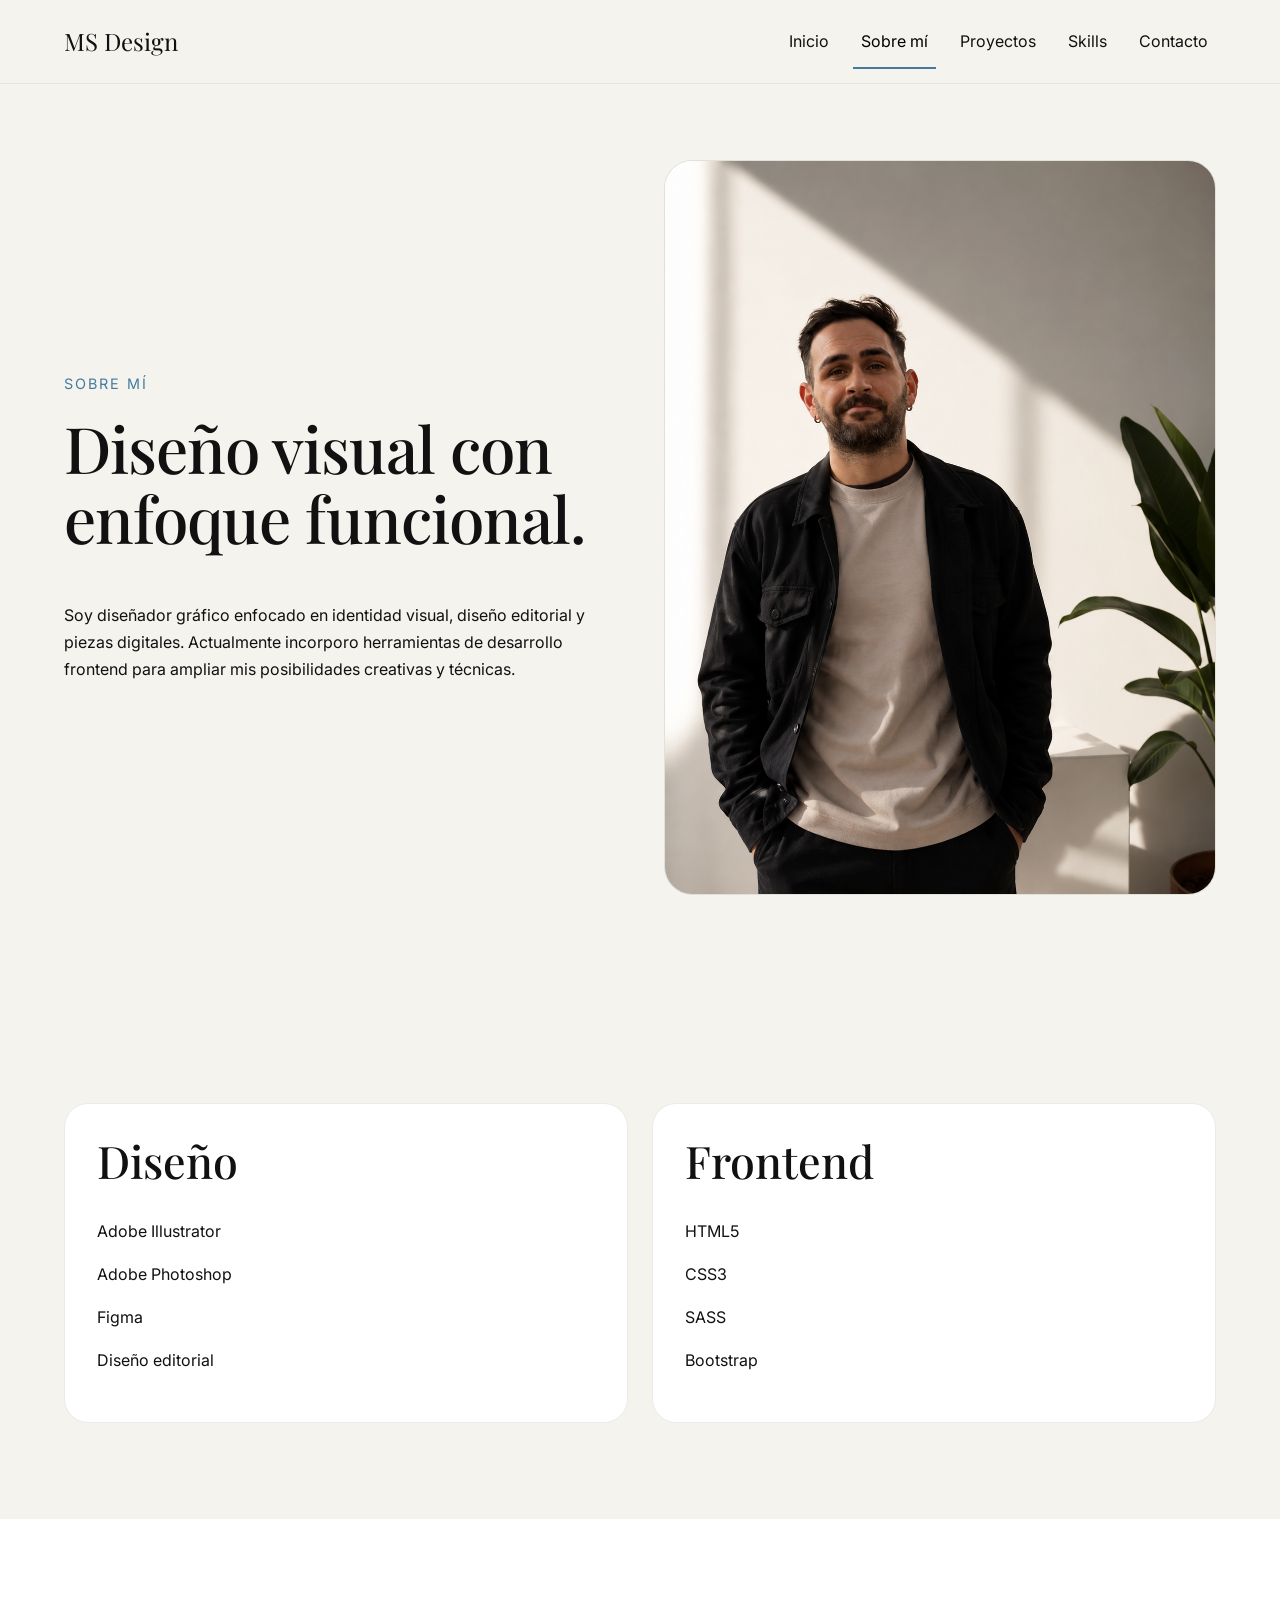
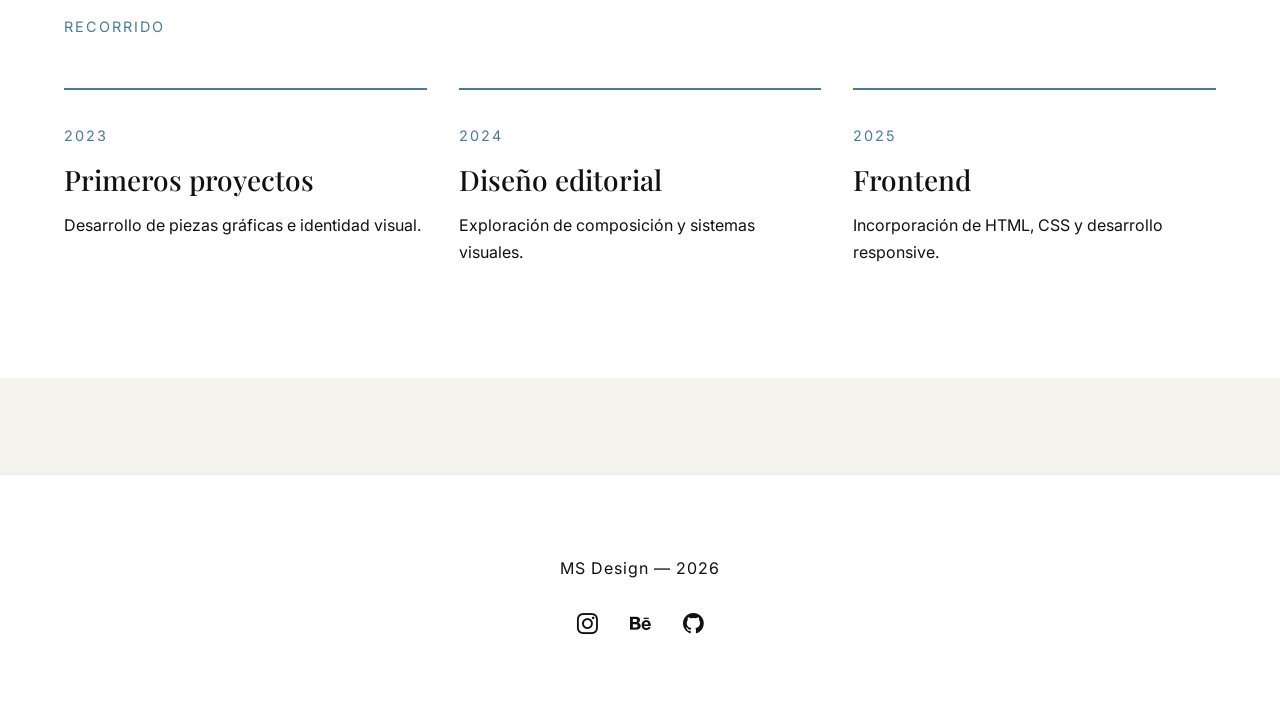
==== MS-Design/pages/about.html @ 68675652 "Primer entrega portfolio MS Design" ====
<!DOCTYPE html>
<html lang="es">

<head>

  <meta charset="UTF-8">

  <meta name="viewport" content="width=device-width, initial-scale=1.0">

  <meta
    name="description"
    content="Sobre MS Design y enfoque en diseño gráfico y frontend."
  >

  <title>MS Design | Sobre mí</title>

  <!-- GOOGLE FONTS -->
  <link rel="preconnect" href="https://fonts.googleapis.com">

  <link rel="preconnect" href="https://fonts.gstatic.com" crossorigin>

  <link
    href="https://fonts.googleapis.com/css2?family=Inter:wght@300;400;500;600&family=Playfair+Display:wght@500;700&display=swap"
    rel="stylesheet"
  >

  <!-- BOOTSTRAP -->
  <link
    href="https://cdn.jsdelivr.net/npm/bootstrap@5.3.7/dist/css/bootstrap.min.css"
    rel="stylesheet"
  >

  <!-- BOOTSTRAP ICONS -->
  <link
    rel="stylesheet"
    href="https://cdn.jsdelivr.net/npm/bootstrap-icons@1.13.1/font/bootstrap-icons.min.css"
  >

  <!-- AOS -->
  <link
    rel="stylesheet"
    href="https://unpkg.com/aos@2.3.1/dist/aos.css"
  >

  <!-- CSS -->
  <link rel="stylesheet" href="../assets/scss/style.css">

</head>

<body>

  <!-- HEADER -->
  <header>

    <nav class="navbar navbar-expand-lg custom-navbar fixed-top">

      <div class="container">

        <a class="navbar-brand logo" href="../index.html">
          MS Design
        </a>

        <!-- BOTON MOBILE -->
        <button
          class="navbar-toggler"
          type="button"
          data-bs-toggle="collapse"
          data-bs-target="#navbarContent"
          aria-controls="navbarContent"
          aria-expanded="false"
          aria-label="Abrir menú de navegación"
        >

          <i class="bi bi-list"></i>

        </button>

        <!-- NAV -->
        <div
          class="collapse navbar-collapse justify-content-end"
          id="navbarContent"
        >

          <ul class="navbar-nav">

            <li class="nav-item">
              <a class="nav-link" href="../index.html">Inicio</a>
            </li>

            <li class="nav-item">
              <a class="nav-link active" href="about.html">Sobre mí</a>
            </li>

            <li class="nav-item">
              <a class="nav-link" href="projects.html">Proyectos</a>
            </li>

            <li class="nav-item">
              <a class="nav-link" href="skills.html">Skills</a>
            </li>

            <li class="nav-item">
              <a class="nav-link" href="contact.html">Contacto</a>
            </li>

          </ul>

        </div>

      </div>

    </nav>

  </header>

  <!-- MAIN -->
  <main>

    <!-- ABOUT HERO -->
    <section class="about-section">

      <div class="container">

        <div class="row align-items-center g-5">

          <!-- TEXTO -->
          <div class="col-lg-6">

            <article data-aos="fade-up">

              <p class="section-label">
                Sobre mí
              </p>

              <h1 class="section-title">
                Diseño visual con enfoque funcional.
              </h1>

              <p class="about-text">
                Soy diseñador gráfico enfocado en identidad visual,
                diseño editorial y piezas digitales.
                Actualmente incorporo herramientas de desarrollo frontend
                para ampliar mis posibilidades creativas y técnicas.
              </p>

            </article>

          </div>

          <!-- FOTO -->
          <div class="col-lg-6">

            <figure class="about-image-container" data-aos="fade-left">

              <img
                src="../assets/img/profile/profile.jpg"
                alt="Retrato de MS Design"
                class="img-fluid about-image"
              >

            </figure>

          </div>

        </div>

      </div>

    </section>

    <!-- SKILLS -->
    <section class="about-skills">

      <div class="container">

        <div class="row g-4">

          <!-- DISEÑO -->
          <div class="col-md-6">

            <article class="about-card">

              <h2>Diseño</h2>

              <ul>

                <li>Adobe Illustrator</li>
                <li>Adobe Photoshop</li>
                <li>Figma</li>
                <li>Diseño editorial</li>

              </ul>

            </article>

          </div>

          <!-- FRONTEND -->
          <div class="col-md-6">

            <article class="about-card">

              <h2>Frontend</h2>

              <ul>

                <li>HTML5</li>
                <li>CSS3</li>
                <li>SASS</li>
                <li>Bootstrap</li>

              </ul>

            </article>

          </div>

        </div>

      </div>

    </section>

    <!-- TIMELINE -->
    <section class="timeline-section">

      <div class="container">

        <p class="section-label">
          Recorrido
        </p>

        <div class="timeline">

          <article class="timeline-item">

            <span>2023</span>

            <h3>Primeros proyectos</h3>

            <p>
              Desarrollo de piezas gráficas e identidad visual.
            </p>

          </article>

          <article class="timeline-item">

            <span>2024</span>

            <h3>Diseño editorial</h3>

            <p>
              Exploración de composición y sistemas visuales.
            </p>

          </article>

          <article class="timeline-item">

            <span>2025</span>

            <h3>Frontend</h3>

            <p>
              Incorporación de HTML, CSS y desarrollo responsive.
            </p>

          </article>

        </div>

      </div>

    </section>

  </main>

  <!-- FOOTER -->
  <footer class="footer">

    <div class="container text-center">

      <p>
        MS Design — 2026
      </p>

      <div class="social-links">

        <a href="#">
          <i class="bi bi-instagram"></i>
        </a>

        <a href="#">
          <i class="bi bi-behance"></i>
        </a>

        <a href="#">
          <i class="bi bi-github"></i>
        </a>

      </div>

    </div>

  </footer>

  <!-- BOOTSTRAP -->
  <script src="https://cdn.jsdelivr.net/npm/bootstrap@5.3.7/dist/js/bootstrap.bundle.min.js"></script>

  <!-- AOS -->
  <script src="https://unpkg.com/aos@2.3.1/dist/aos.js"></script>

  <!-- JS -->
  <script src="../assets/js/main.js"></script>

</body>

</html>
---- MS-Design/assets/scss/style.css ----
* {
  margin: 0;
  padding: 0;
  box-sizing: border-box;
}

body {
  background-color: #f5f3ee;
  color: #111111;
  font-family: 'Inter', sans-serif;
  line-height: 1.7;
  overflow-x: hidden;
}

main {
  overflow: hidden;
}

section {
  padding: 6rem 0;
}

img {
  width: 100%;
  display: block;
}

a {
  text-decoration: none;
}

ul {
  list-style: none;
  padding-left: 0;
}

.container {
  max-width: 1200px;

  padding-left: 1.5rem;
  padding-right: 1.5rem;
}

/* =========================
   TIPOGRAFÍA
========================= */

h1,
h2,
h3,
h4 {
  font-family: 'Playfair Display', serif;
  line-height: 1.1;
}

h1 {
  font-size: 4rem;
}

h2 {
  font-size: 2.8rem;
}

.section-label {
  font-size: 0.9rem;
  text-transform: uppercase;
  letter-spacing: 2px;
  color: #457b9d;
  margin-bottom: 1rem;
}

.section-title {
  margin-bottom: 3rem;
  max-width: 700px;
  letter-spacing: -1px;
}

/* =========================
   NAVBAR
========================= */

.custom-navbar {
  background-color: rgba(245, 243, 238, 0.95);
  backdrop-filter: blur(10px);

  padding: 1rem 0;

  border-bottom: 1px solid rgba(0, 0, 0, 0.05);
}

.logo {
  font-family: 'Playfair Display', serif;
  font-size: 1.5rem;
  color: #111111;
}

.nav-link {
  color: #111111;
  margin-left: 1rem;
  transition: 0.3s ease;
}

.nav-link:hover {
  color: #1d3557;
}

.nav-link.active {
  color: #1d3557;

  position: relative;
}

.nav-link.active::after {
  content: "";

  position: absolute;

  left: 0;
  bottom: -6px;

  width: 100%;
  height: 2px;

  background-color: #457b9d;
}

.navbar-toggler {
  border: none;

  font-size: 1.5rem;

  color: #111111;
}

.navbar-toggler:focus {
  box-shadow: none;
}

/* =========================
   HERO
========================= */

.hero-section {
  min-height: 100vh;

  display: flex;
  align-items: center;

  padding-top: 8rem;

  text-align: left;
}

.hero-section .container {
  width: 100%;
}

.hero-section .row {
  align-items: center;
}

.hero-title {
  max-width: 700px;

  margin-bottom: 2rem;
}

.hero-text {
  max-width: 520px;

  margin-bottom: 2.5rem;

  font-size: 1.05rem;
}

.hero-image-container {
  position: relative;
}

.hero-image {
  border-radius: 28px;

  object-fit: cover;

  min-height: 550px;

  border: 1px solid rgba(0, 0, 0, 0.08);
}

/* =========================
   BOTONES
========================= */

.primary-btn {
  display: inline-flex;

  align-items: center;
  justify-content: center;

  padding: 1rem 2rem;

  background-color: #1d3557;

  color: white;

  border-radius: 999px;

  transition: all 0.3s ease;

  font-weight: 500;

  position: relative;

  overflow: hidden;
}

.primary-btn:hover {
  background-color: #457b9d;

  transform: translateY(-3px);

  color: white;
}

/* =========================
   PROYECTOS
========================= */

.projects-preview {
  background-color: white;
}

.project-card {
  border: 1px solid #d9d9d9;

  border-radius: 18px;

  background-color: white;

  padding: 1.5rem;

  transition: 0.3s ease;

  height: 100%;

  overflow: hidden;
}

.project-card:hover {
  transform: translateY(-10px);

  box-shadow: 0 25px 50px rgba(0, 0, 0, 0.08);
}

.project-card:hover img {
  transform: scale(1.03);
}

.project-card img {
  border-radius: 18px;

  aspect-ratio: 4 / 5;

  object-fit: cover;

  margin-bottom: 1.5rem;

  transition: 0.5s ease;
}

.project-card h3 {
  margin-bottom: 1rem;
}

.project-card::after {
  content: "";

  display: block;

  width: 40px;
  height: 2px;

  background-color: #457b9d;

  margin-top: 1.5rem;
}

/* =========================
   SKILLS
========================= */

.skills-preview article {
  background-color: white;

  padding: 2rem;

  border-radius: 24px;

  border: 1px solid rgba(0, 0, 0, 0.08);

  height: 100%;
}

.skills-preview h2 {
  margin-bottom: 2rem;
}

.skills-preview li {
  margin-bottom: 1rem;
}

/* =========================
   CONTACTO
========================= */

.contact-preview {
  padding: 8rem 0;

  display: flex;
  justify-content: center;
}

.contact-preview article {
  max-width: 700px;

  margin: 0 auto;

  text-align: center;
}

.contact-preview .section-title {
  margin-left: auto;
  margin-right: auto;
}

.contact-preview .primary-btn {
  margin-top: 2rem;
}

/* =========================
   FOOTER
========================= */

.footer {
  padding: 5rem 0;

  border-top: 1px solid rgba(0, 0, 0, 0.08);

  background-color: white;

  margin-top: 6rem;
}

.footer p {
  margin-bottom: 1rem;

  letter-spacing: 1px;
}

.social-links {
  display: flex;

  justify-content: center;

  gap: 2rem;

  margin-top: 1.5rem;
}

.social-links a {
  color: #111111;

  font-size: 1.3rem;

  transition: 0.3s ease;
}

.social-links a:hover {
  color: #457b9d;

  transform: translateY(-3px);
}

/* =========================
   RESPONSIVE
========================= */

@media (max-width: 992px) {

  .navbar-collapse {
  background-color: #f5f3ee;

  padding: 2rem;

  margin-top: 1rem;

  border-radius: 20px;
}

.nav-link {
  margin-left: 0;

  margin-bottom: 1rem;

  font-size: 1.1rem;
}

.hero-image {
  min-height: auto;
}

.hero-title {
  font-size: 2.6rem;
}

.hero-text {
  font-size: 1rem;
}

.project-card {
  padding: 1rem;
}

.project-card h3 {
  font-size: 1.4rem;
}

section {
  padding: 4rem 0;
}

  h1 {
    font-size: 2.8rem;
  }

  h2 {
    font-size: 2rem;
  }

  .hero-section {
    text-align: center;

    padding-top: 10rem;
  }

  .hero-title,
  .hero-text {
    margin-left: auto;
    margin-right: auto;
  }

  .hero-image-container {
    margin-top: 4rem;
  }

}

/* =========================
  ABOUT PAGE
========================= */

.about-section {
  padding-top: 10rem;
}

.about-text {
  max-width: 550px;
}

.about-image {
  border-radius: 28px;

  min-height: 600px;

  object-fit: cover;

  border: 1px solid rgba(0, 0, 0, 0.08);
}

.about-card {
  background-color: white;

  padding: 2rem;

  border-radius: 24px;

  border: 1px solid rgba(0, 0, 0, 0.08);

  height: 100%;
}

.about-card h2 {
  margin-bottom: 2rem;
}

.about-card li {
  margin-bottom: 1rem;
}

.timeline-section {
  background-color: white;
}

.timeline {
  display: grid;

  grid-template-columns: repeat(3, 1fr);

  gap: 2rem;

  margin-top: 3rem;
}

.timeline-item {
  border-top: 2px solid #457b9d;

  padding-top: 2rem;
}

.timeline-item span {
  font-size: 0.9rem;

  color: #457b9d;

  letter-spacing: 2px;

  text-transform: uppercase;
}

.timeline-item h3 {
  margin: 1rem 0;
}

@media (max-width: 992px) {

  .timeline {
    grid-template-columns: 1fr;
  }

  .about-section {
    text-align: center;
  }

  .about-text {
    margin-left: auto;
    margin-right: auto;
  }

  .about-image {
    min-height: auto;
  }

}

/* =========================
  PROJECTS PAGE
========================= */

.projects-page {
  padding-top: 10rem;
}

.projects-heading {
  margin-bottom: 5rem;
}

.large-card {
  padding: 1.5rem;

  overflow: hidden;
}

.large-card img {
  aspect-ratio: 16 / 11;

  border-radius: 24px;

  object-fit: cover;
}

.project-content {
  padding-top: 2rem;
}

.project-tag {
  display: inline-block;

  margin-bottom: 1rem;

  padding: 0.5rem 1rem;

  border-radius: 999px;

  background-color: rgba(69, 123, 157, 0.12);

  color: #1d3557;

  font-size: 0.85rem;

  letter-spacing: 1px;

  text-transform: uppercase;
}

.large-card h2 {
  font-size: 2rem;

  margin-bottom: 1rem;
}

.large-card p {
  max-width: 500px;
}

.large-card:hover img {
  transform: scale(1.04);
}

@media (max-width: 992px) {

  .projects-heading {
    text-align: center;
  }

  .large-card h2 {
    font-size: 1.6rem;
  }

}

/* =========================
  SKILLS PAGE
========================= */

.skills-page {
  padding-top: 10rem;
}

.skills-heading {
  margin-bottom: 5rem;
}

.skill-card {
  background-color: white;

  border: 1px solid rgba(0, 0, 0, 0.08);

  border-radius: 24px;

  padding: 2rem;

  height: 100%;

  transition: 0.3s ease;
}

.skill-card:hover {
  transform: translateY(-8px);

  box-shadow: 0 20px 40px rgba(0, 0, 0, 0.06);
}

.skill-card i {
  font-size: 2rem;

  color: #457b9d;

  margin-bottom: 2rem;
}

.skill-card h2 {
  margin-bottom: 1rem;

  font-size: 1.6rem;
}

.process-section {
  background-color: white;
}

.process-grid {
  display: grid;

  grid-template-columns: repeat(4, 1fr);

  gap: 2rem;

  margin-top: 3rem;
}

.process-item {
  border-top: 2px solid #457b9d;

  padding-top: 2rem;
}

.process-item span {
  font-size: 0.9rem;

  letter-spacing: 2px;

  color: #457b9d;
}

.process-item h3 {
  margin: 1rem 0;
}

@media (max-width: 992px) {

  .skills-heading {
    text-align: center;
  }

  .process-grid {
    grid-template-columns: 1fr;
  }

}

/* =========================
   CONTACT PAGE
========================= */

.contact-page {
  padding-top: 10rem;
}

.contact-text {
  max-width: 450px;
}

.contact-form {
  background-color: white;

  padding: 3rem;

  border-radius: 28px;

  border: 1px solid rgba(0, 0, 0, 0.08);
}

.form-label {
  margin-bottom: 1rem;

  font-weight: 500;
}

.form-control {
  border-radius: 16px;

  padding: 1rem;

  border: 1px solid rgba(0, 0, 0, 0.1);
}

.form-control:focus {
  border-color: #457b9d;

  box-shadow: none;
}

textarea {
  resize: none;
}

@media (max-width: 992px) {

  .contact-page {
    text-align: center;
  }

  .contact-text {
    margin-left: auto;
    margin-right: auto;
  }

  .contact-form {
    padding: 2rem;
  }

}
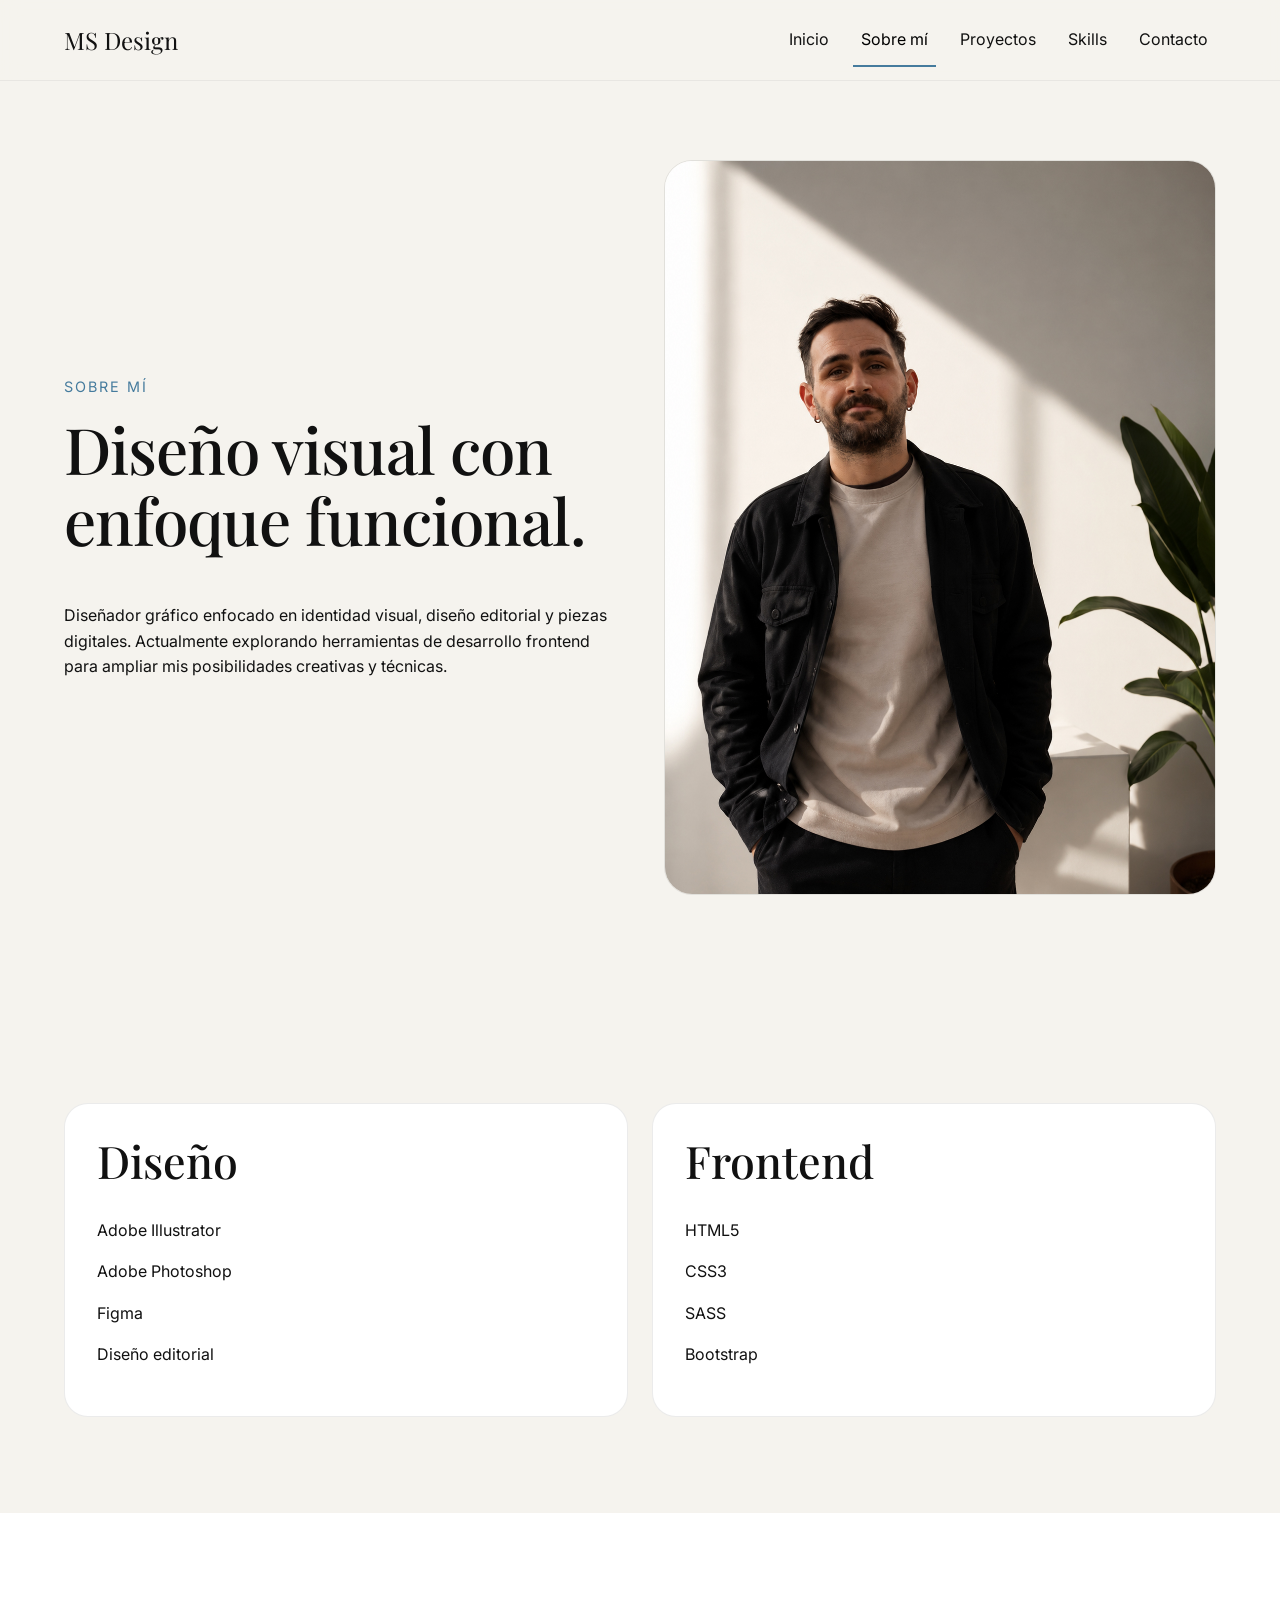
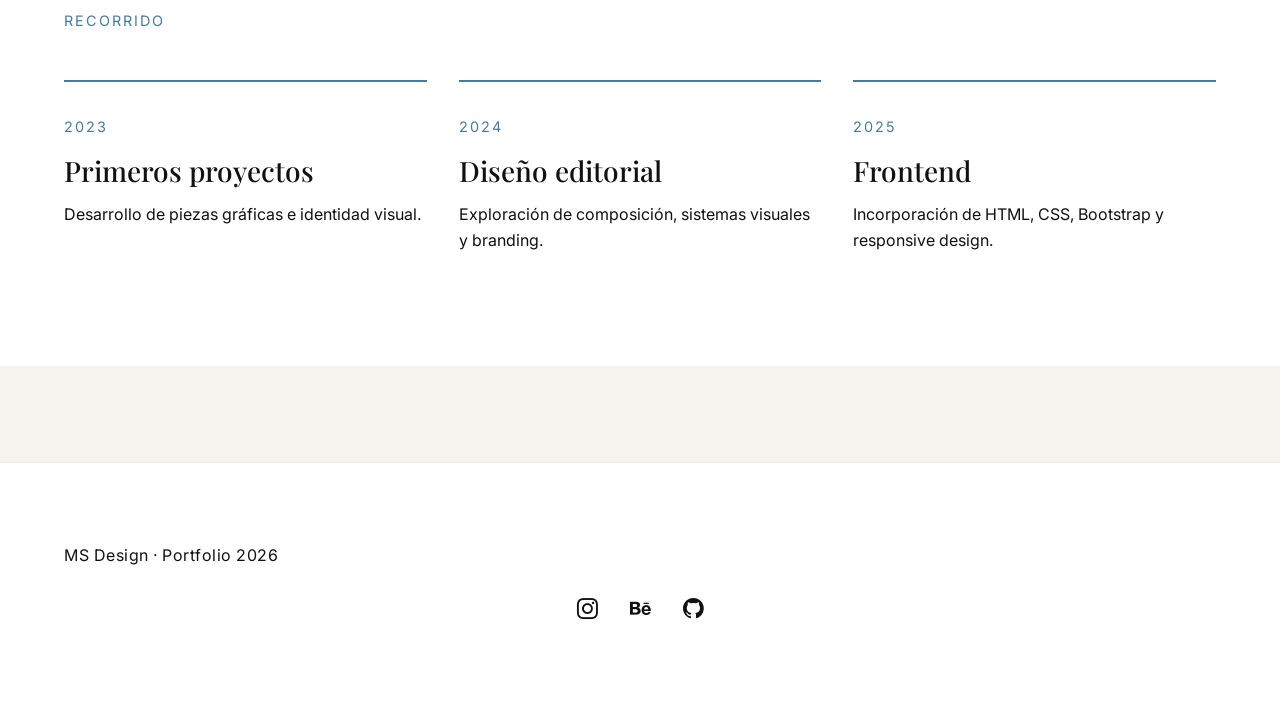
==== commit 517c2236: "Actualización visual y limpieza del portfolio" ====
--- a/MS-Design/pages/about.html
+++ b/MS-Design/pages/about.html
@@ -5,32 +5,50 @@
 
   <meta charset="UTF-8">
 
-  <meta name="viewport" content="width=device-width, initial-scale=1.0">
-
+  <meta
+    name="viewport"
+    content="width=device-width, initial-scale=1.0"
+  >
+
+  <!-- SEO -->
   <meta
     name="description"
     content="Sobre MS Design y enfoque en diseño gráfico y frontend."
   >
 
+  <meta
+    name="keywords"
+    content="Diseño gráfico, frontend, portfolio, branding"
+  >
+
+  <meta
+    name="author"
+    content="MS Design"
+  >
+
   <title>MS Design | Sobre mí</title>
 
-  <!-- GOOGLE FONTS -->
+  <!-- Google Fonts -->
   <link rel="preconnect" href="https://fonts.googleapis.com">
 
-  <link rel="preconnect" href="https://fonts.gstatic.com" crossorigin>
+  <link
+    rel="preconnect"
+    href="https://fonts.gstatic.com"
+    crossorigin
+  >
 
   <link
     href="https://fonts.googleapis.com/css2?family=Inter:wght@300;400;500;600&family=Playfair+Display:wght@500;700&display=swap"
     rel="stylesheet"
   >
 
-  <!-- BOOTSTRAP -->
+  <!-- Bootstrap -->
   <link
     href="https://cdn.jsdelivr.net/npm/bootstrap@5.3.7/dist/css/bootstrap.min.css"
     rel="stylesheet"
   >
 
-  <!-- BOOTSTRAP ICONS -->
+  <!-- Bootstrap Icons -->
   <link
     rel="stylesheet"
     href="https://cdn.jsdelivr.net/npm/bootstrap-icons@1.13.1/font/bootstrap-icons.min.css"
@@ -43,24 +61,32 @@
   >
 
   <!-- CSS -->
-  <link rel="stylesheet" href="../assets/scss/style.css">
+  <link
+    rel="stylesheet"
+    href="../assets/scss/style.css"
+  >
 
 </head>
 
 <body>
 
-  <!-- HEADER -->
+  <!-- header -->
   <header>
 
+    <!-- navbar -->
     <nav class="navbar navbar-expand-lg custom-navbar fixed-top">
 
       <div class="container">
 
-        <a class="navbar-brand logo" href="../index.html">
+        <!-- logo -->
+        <a
+          class="navbar-brand logo"
+          href="../index.html"
+        >
           MS Design
         </a>
 
-        <!-- BOTON MOBILE -->
+        <!-- boton mobile -->
         <button
           class="navbar-toggler"
           type="button"
@@ -75,7 +101,7 @@
 
         </button>
 
-        <!-- NAV -->
+        <!-- nav -->
         <div
           class="collapse navbar-collapse justify-content-end"
           id="navbarContent"
@@ -84,23 +110,48 @@
           <ul class="navbar-nav">
 
             <li class="nav-item">
-              <a class="nav-link" href="../index.html">Inicio</a>
-            </li>
-
-            <li class="nav-item">
-              <a class="nav-link active" href="about.html">Sobre mí</a>
-            </li>
-
-            <li class="nav-item">
-              <a class="nav-link" href="projects.html">Proyectos</a>
-            </li>
-
-            <li class="nav-item">
-              <a class="nav-link" href="skills.html">Skills</a>
-            </li>
-
-            <li class="nav-item">
-              <a class="nav-link" href="contact.html">Contacto</a>
+              <a
+                class="nav-link"
+                href="../index.html"
+              >
+                Inicio
+              </a>
+            </li>
+
+            <li class="nav-item">
+              <a
+                class="nav-link active"
+                href="about.html"
+              >
+                Sobre mí
+              </a>
+            </li>
+
+            <li class="nav-item">
+              <a
+                class="nav-link"
+                href="projects.html"
+              >
+                Proyectos
+              </a>
+            </li>
+
+            <li class="nav-item">
+              <a
+                class="nav-link"
+                href="skills.html"
+              >
+                Skills
+              </a>
+            </li>
+
+            <li class="nav-item">
+              <a
+                class="nav-link"
+                href="contact.html"
+              >
+                Contacto
+              </a>
             </li>
 
           </ul>
@@ -113,17 +164,17 @@
 
   </header>
 
-  <!-- MAIN -->
+  <!-- main -->
   <main>
 
-    <!-- ABOUT HERO -->
+    <!-- about -->
     <section class="about-section">
 
       <div class="container">
 
         <div class="row align-items-center g-5">
 
-          <!-- TEXTO -->
+          <!-- texto -->
           <div class="col-lg-6">
 
             <article data-aos="fade-up">
@@ -137,24 +188,29 @@
               </h1>
 
               <p class="about-text">
-                Soy diseñador gráfico enfocado en identidad visual,
+                Diseñador gráfico enfocado en identidad visual,
                 diseño editorial y piezas digitales.
-                Actualmente incorporo herramientas de desarrollo frontend
-                para ampliar mis posibilidades creativas y técnicas.
+
+                Actualmente explorando herramientas
+                de desarrollo frontend para ampliar
+                mis posibilidades creativas y técnicas.
               </p>
 
             </article>
 
           </div>
 
-          <!-- FOTO -->
+          <!-- imagen -->
           <div class="col-lg-6">
 
-            <figure class="about-image-container" data-aos="fade-left">
+            <figure
+              class="about-image-container"
+              data-aos="fade-left"
+            >
 
               <img
                 src="../assets/img/profile/profile.jpg"
-                alt="Retrato de MS Design"
+                alt="Retrato de Martín Senn"
                 class="img-fluid about-image"
               >
 
@@ -168,14 +224,14 @@
 
     </section>
 
-    <!-- SKILLS -->
+    <!-- skills -->
     <section class="about-skills">
 
       <div class="container">
 
         <div class="row g-4">
 
-          <!-- DISEÑO -->
+          <!-- diseño -->
           <div class="col-md-6">
 
             <article class="about-card">
@@ -195,7 +251,7 @@
 
           </div>
 
-          <!-- FRONTEND -->
+          <!-- frontend -->
           <div class="col-md-6">
 
             <article class="about-card">
@@ -221,7 +277,7 @@
 
     </section>
 
-    <!-- TIMELINE -->
+    <!-- timeline -->
     <section class="timeline-section">
 
       <div class="container">
@@ -239,7 +295,8 @@
             <h3>Primeros proyectos</h3>
 
             <p>
-              Desarrollo de piezas gráficas e identidad visual.
+              Desarrollo de piezas gráficas
+              e identidad visual.
             </p>
 
           </article>
@@ -251,7 +308,8 @@
             <h3>Diseño editorial</h3>
 
             <p>
-              Exploración de composición y sistemas visuales.
+              Exploración de composición,
+              sistemas visuales y branding.
             </p>
 
           </article>
@@ -263,7 +321,8 @@
             <h3>Frontend</h3>
 
             <p>
-              Incorporación de HTML, CSS y desarrollo responsive.
+              Incorporación de HTML, CSS,
+              Bootstrap y responsive design.
             </p>
 
           </article>
@@ -276,26 +335,35 @@
 
   </main>
 
-  <!-- FOOTER -->
+  <!-- footer -->
   <footer class="footer">
 
-    <div class="container text-center">
+    <div class="container">
 
       <p>
-        MS Design — 2026
+        MS Design · Portfolio 2026
       </p>
 
       <div class="social-links">
 
-        <a href="#">
+        <a
+          href="https://instagram.com/"
+          aria-label="Instagram"
+        >
           <i class="bi bi-instagram"></i>
         </a>
 
-        <a href="#">
+        <a
+          href="https://behance.net/"
+          aria-label="Behance"
+        >
           <i class="bi bi-behance"></i>
         </a>
 
-        <a href="#">
+        <a
+          href="https://github.com/"
+          aria-label="GitHub"
+        >
           <i class="bi bi-github"></i>
         </a>
 
@@ -305,7 +373,7 @@
 
   </footer>
 
-  <!-- BOOTSTRAP -->
+  <!-- Bootstrap -->
   <script src="https://cdn.jsdelivr.net/npm/bootstrap@5.3.7/dist/js/bootstrap.bundle.min.js"></script>
 
   <!-- AOS -->
--- a/MS-Design/assets/scss/style.css
+++ b/MS-Design/assets/scss/style.css
@@ -6,9 +6,13 @@
 
 body {
   background-color: #f5f3ee;
+
   color: #111111;
+
   font-family: 'Inter', sans-serif;
-  line-height: 1.7;
+
+  line-height: 1.6;
+
   overflow-x: hidden;
 }
 
@@ -22,6 +26,7 @@
 
 img {
   width: 100%;
+
   display: block;
 }
 
@@ -31,6 +36,7 @@
 
 ul {
   list-style: none;
+
   padding-left: 0;
 }
 
@@ -41,15 +47,14 @@
   padding-right: 1.5rem;
 }
 
-/* =========================
-   TIPOGRAFÍA
-========================= */
+/* tipografía */
 
 h1,
 h2,
 h3,
 h4 {
   font-family: 'Playfair Display', serif;
+
   line-height: 1.1;
 }
 
@@ -62,25 +67,30 @@
 }
 
 .section-label {
+  margin-bottom: 1rem;
+
   font-size: 0.9rem;
+
+  letter-spacing: 2px;
+
   text-transform: uppercase;
-  letter-spacing: 2px;
+
   color: #457b9d;
-  margin-bottom: 1rem;
 }
 
 .section-title {
+  max-width: 700px;
+
   margin-bottom: 3rem;
-  max-width: 700px;
+
   letter-spacing: -1px;
 }
 
-/* =========================
-   NAVBAR
-========================= */
+/* navbar */
 
 .custom-navbar {
   background-color: rgba(245, 243, 238, 0.95);
+
   backdrop-filter: blur(10px);
 
   padding: 1rem 0;
@@ -90,14 +100,18 @@
 
 .logo {
   font-family: 'Playfair Display', serif;
+
   font-size: 1.5rem;
+
   color: #111111;
 }
 
 .nav-link {
+  margin-left: 1rem;
+
   color: #111111;
-  margin-left: 1rem;
-  transition: 0.3s ease;
+
+  transition: color 0.3s ease;
 }
 
 .nav-link:hover {
@@ -105,9 +119,9 @@
 }
 
 .nav-link.active {
+  position: relative;
+
   color: #1d3557;
-
-  position: relative;
 }
 
 .nav-link.active::after {
@@ -136,9 +150,7 @@
   box-shadow: none;
 }
 
-/* =========================
-   HERO
-========================= */
+/* hero */
 
 .hero-section {
   min-height: 100vh;
@@ -151,10 +163,6 @@
   text-align: left;
 }
 
-.hero-section .container {
-  width: 100%;
-}
-
 .hero-section .row {
   align-items: center;
 }
@@ -170,7 +178,7 @@
 
   margin-bottom: 2.5rem;
 
-  font-size: 1.05rem;
+  font-size: 1rem;
 }
 
 .hero-image-container {
@@ -178,18 +186,16 @@
 }
 
 .hero-image {
+  min-height: 550px;
+
   border-radius: 28px;
 
   object-fit: cover;
 
-  min-height: 550px;
-
   border: 1px solid rgba(0, 0, 0, 0.08);
 }
 
-/* =========================
-   BOTONES
-========================= */
+/* botones */
 
 .primary-btn {
   display: inline-flex;
@@ -199,51 +205,49 @@
 
   padding: 1rem 2rem;
 
+  border-radius: 999px;
+
   background-color: #1d3557;
 
   color: white;
 
-  border-radius: 999px;
-
-  transition: all 0.3s ease;
-
   font-weight: 500;
 
-  position: relative;
-
-  overflow: hidden;
+  transition:
+    background-color 0.3s ease,
+    transform 0.3s ease;
 }
 
 .primary-btn:hover {
   background-color: #457b9d;
 
-  transform: translateY(-3px);
+  transform: translateY(-2px);
 
   color: white;
 }
 
-/* =========================
-   PROYECTOS
-========================= */
+/* proyectos */
 
 .projects-preview {
   background-color: white;
 }
 
 .project-card {
+  height: 100%;
+
+  padding: 1.5rem;
+
+  border-radius: 18px;
+
   border: 1px solid #d9d9d9;
 
-  border-radius: 18px;
-
-  background-color: white;
-
-  padding: 1.5rem;
-
-  transition: 0.3s ease;
-
-  height: 100%;
+  background-color: white;
 
   overflow: hidden;
+
+  transition:
+    transform 0.3s ease,
+    box-shadow 0.3s ease;
 }
 
 .project-card:hover {
@@ -252,22 +256,22 @@
   box-shadow: 0 25px 50px rgba(0, 0, 0, 0.08);
 }
 
+.project-card img {
+  aspect-ratio: 4 / 5;
+
+  margin-bottom: 1.5rem;
+
+  border-radius: 18px;
+
+  object-fit: cover;
+
+  transition: transform 0.5s ease;
+}
+
 .project-card:hover img {
   transform: scale(1.03);
 }
 
-.project-card img {
-  border-radius: 18px;
-
-  aspect-ratio: 4 / 5;
-
-  object-fit: cover;
-
-  margin-bottom: 1.5rem;
-
-  transition: 0.5s ease;
-}
-
 .project-card h3 {
   margin-bottom: 1rem;
 }
@@ -280,25 +284,23 @@
   width: 40px;
   height: 2px;
 
+  margin-top: 1.5rem;
+
   background-color: #457b9d;
-
-  margin-top: 1.5rem;
-}
-
-/* =========================
-   SKILLS
-========================= */
+}
+
+/* skills */
 
 .skills-preview article {
-  background-color: white;
+  height: 100%;
 
   padding: 2rem;
 
   border-radius: 24px;
 
+  background-color: white;
+
   border: 1px solid rgba(0, 0, 0, 0.08);
-
-  height: 100%;
 }
 
 .skills-preview h2 {
@@ -309,9 +311,7 @@
   margin-bottom: 1rem;
 }
 
-/* =========================
-   CONTACTO
-========================= */
+/* contacto */
 
 .contact-preview {
   padding: 8rem 0;
@@ -337,24 +337,22 @@
   margin-top: 2rem;
 }
 
-/* =========================
-   FOOTER
-========================= */
+/* footer */
 
 .footer {
+  margin-top: 6rem;
+
   padding: 5rem 0;
 
+  background-color: white;
+
   border-top: 1px solid rgba(0, 0, 0, 0.08);
-
-  background-color: white;
-
-  margin-top: 6rem;
 }
 
 .footer p {
   margin-bottom: 1rem;
 
-  letter-spacing: 1px;
+  letter-spacing: 0.5px;
 }
 
 .social-links {
@@ -372,7 +370,9 @@
 
   font-size: 1.3rem;
 
-  transition: 0.3s ease;
+  transition:
+    color 0.3s ease,
+    transform 0.3s ease;
 }
 
 .social-links a:hover {
@@ -381,53 +381,13 @@
   transform: translateY(-3px);
 }
 
-/* =========================
-   RESPONSIVE
-========================= */
+/* responsive */
 
 @media (max-width: 992px) {
 
-  .navbar-collapse {
-  background-color: #f5f3ee;
-
-  padding: 2rem;
-
-  margin-top: 1rem;
-
-  border-radius: 20px;
-}
-
-.nav-link {
-  margin-left: 0;
-
-  margin-bottom: 1rem;
-
-  font-size: 1.1rem;
-}
-
-.hero-image {
-  min-height: auto;
-}
-
-.hero-title {
-  font-size: 2.6rem;
-}
-
-.hero-text {
-  font-size: 1rem;
-}
-
-.project-card {
-  padding: 1rem;
-}
-
-.project-card h3 {
-  font-size: 1.4rem;
-}
-
-section {
-  padding: 4rem 0;
-}
+  section {
+    padding: 4rem 0;
+  }
 
   h1 {
     font-size: 2.8rem;
@@ -437,10 +397,32 @@
     font-size: 2rem;
   }
 
+  .navbar-collapse {
+    margin-top: 1rem;
+
+    padding: 2rem;
+
+    border-radius: 20px;
+
+    background-color: #f5f3ee;
+  }
+
+  .nav-link {
+    margin-left: 0;
+
+    margin-bottom: 1rem;
+
+    font-size: 1.1rem;
+  }
+
   .hero-section {
+    padding-top: 10rem;
+
     text-align: center;
-
-    padding-top: 10rem;
+  }
+
+  .hero-title {
+    font-size: 2.4rem;
   }
 
   .hero-title,
@@ -453,11 +435,21 @@
     margin-top: 4rem;
   }
 
-}
-
-/* =========================
-  ABOUT PAGE
-========================= */
+  .hero-image {
+    min-height: auto;
+  }
+
+  .project-card {
+    padding: 1rem;
+  }
+
+  .project-card h3 {
+    font-size: 1.4rem;
+  }
+
+}
+
+/* about */
 
 .about-section {
   padding-top: 10rem;
@@ -468,25 +460,25 @@
 }
 
 .about-image {
+  min-height: 600px;
+
   border-radius: 28px;
 
-  min-height: 600px;
-
   object-fit: cover;
 
   border: 1px solid rgba(0, 0, 0, 0.08);
 }
 
 .about-card {
-  background-color: white;
+  height: 100%;
 
   padding: 2rem;
 
   border-radius: 24px;
 
+  background-color: white;
+
   border: 1px solid rgba(0, 0, 0, 0.08);
-
-  height: 100%;
 }
 
 .about-card h2 {
@@ -512,19 +504,19 @@
 }
 
 .timeline-item {
+  padding-top: 2rem;
+
   border-top: 2px solid #457b9d;
-
-  padding-top: 2rem;
 }
 
 .timeline-item span {
   font-size: 0.9rem;
 
+  letter-spacing: 2px;
+
+  text-transform: uppercase;
+
   color: #457b9d;
-
-  letter-spacing: 2px;
-
-  text-transform: uppercase;
 }
 
 .timeline-item h3 {
@@ -532,10 +524,6 @@
 }
 
 @media (max-width: 992px) {
-
-  .timeline {
-    grid-template-columns: 1fr;
-  }
 
   .about-section {
     text-align: center;
@@ -550,11 +538,13 @@
     min-height: auto;
   }
 
-}
-
-/* =========================
-  PROJECTS PAGE
-========================= */
+  .timeline {
+    grid-template-columns: 1fr;
+  }
+
+}
+
+/* projects page */
 
 .projects-page {
   padding-top: 10rem;
@@ -603,9 +593,9 @@
 }
 
 .large-card h2 {
+  margin-bottom: 1rem;
+
   font-size: 2rem;
-
-  margin-bottom: 1rem;
 }
 
 .large-card p {
@@ -628,9 +618,7 @@
 
 }
 
-/* =========================
-  SKILLS PAGE
-========================= */
+/* skills page */
 
 .skills-page {
   padding-top: 10rem;
@@ -641,17 +629,19 @@
 }
 
 .skill-card {
+  height: 100%;
+
+  padding: 2rem;
+
+  border-radius: 24px;
+
   background-color: white;
 
   border: 1px solid rgba(0, 0, 0, 0.08);
 
-  border-radius: 24px;
-
-  padding: 2rem;
-
-  height: 100%;
-
-  transition: 0.3s ease;
+  transition:
+    transform 0.3s ease,
+    box-shadow 0.3s ease;
 }
 
 .skill-card:hover {
@@ -661,11 +651,11 @@
 }
 
 .skill-card i {
+  margin-bottom: 2rem;
+
   font-size: 2rem;
 
   color: #457b9d;
-
-  margin-bottom: 2rem;
 }
 
 .skill-card h2 {
@@ -689,9 +679,9 @@
 }
 
 .process-item {
+  padding-top: 2rem;
+
   border-top: 2px solid #457b9d;
-
-  padding-top: 2rem;
 }
 
 .process-item span {
@@ -718,9 +708,7 @@
 
 }
 
-/* =========================
-   CONTACT PAGE
-========================= */
+/* contact page */
 
 .contact-page {
   padding-top: 10rem;
@@ -731,12 +719,12 @@
 }
 
 .contact-form {
-  background-color: white;
-
   padding: 3rem;
 
   border-radius: 28px;
 
+  background-color: white;
+
   border: 1px solid rgba(0, 0, 0, 0.08);
 }
 
@@ -747,9 +735,9 @@
 }
 
 .form-control {
+  padding: 1rem;
+
   border-radius: 16px;
-
-  padding: 1rem;
 
   border: 1px solid rgba(0, 0, 0, 0.1);
 }
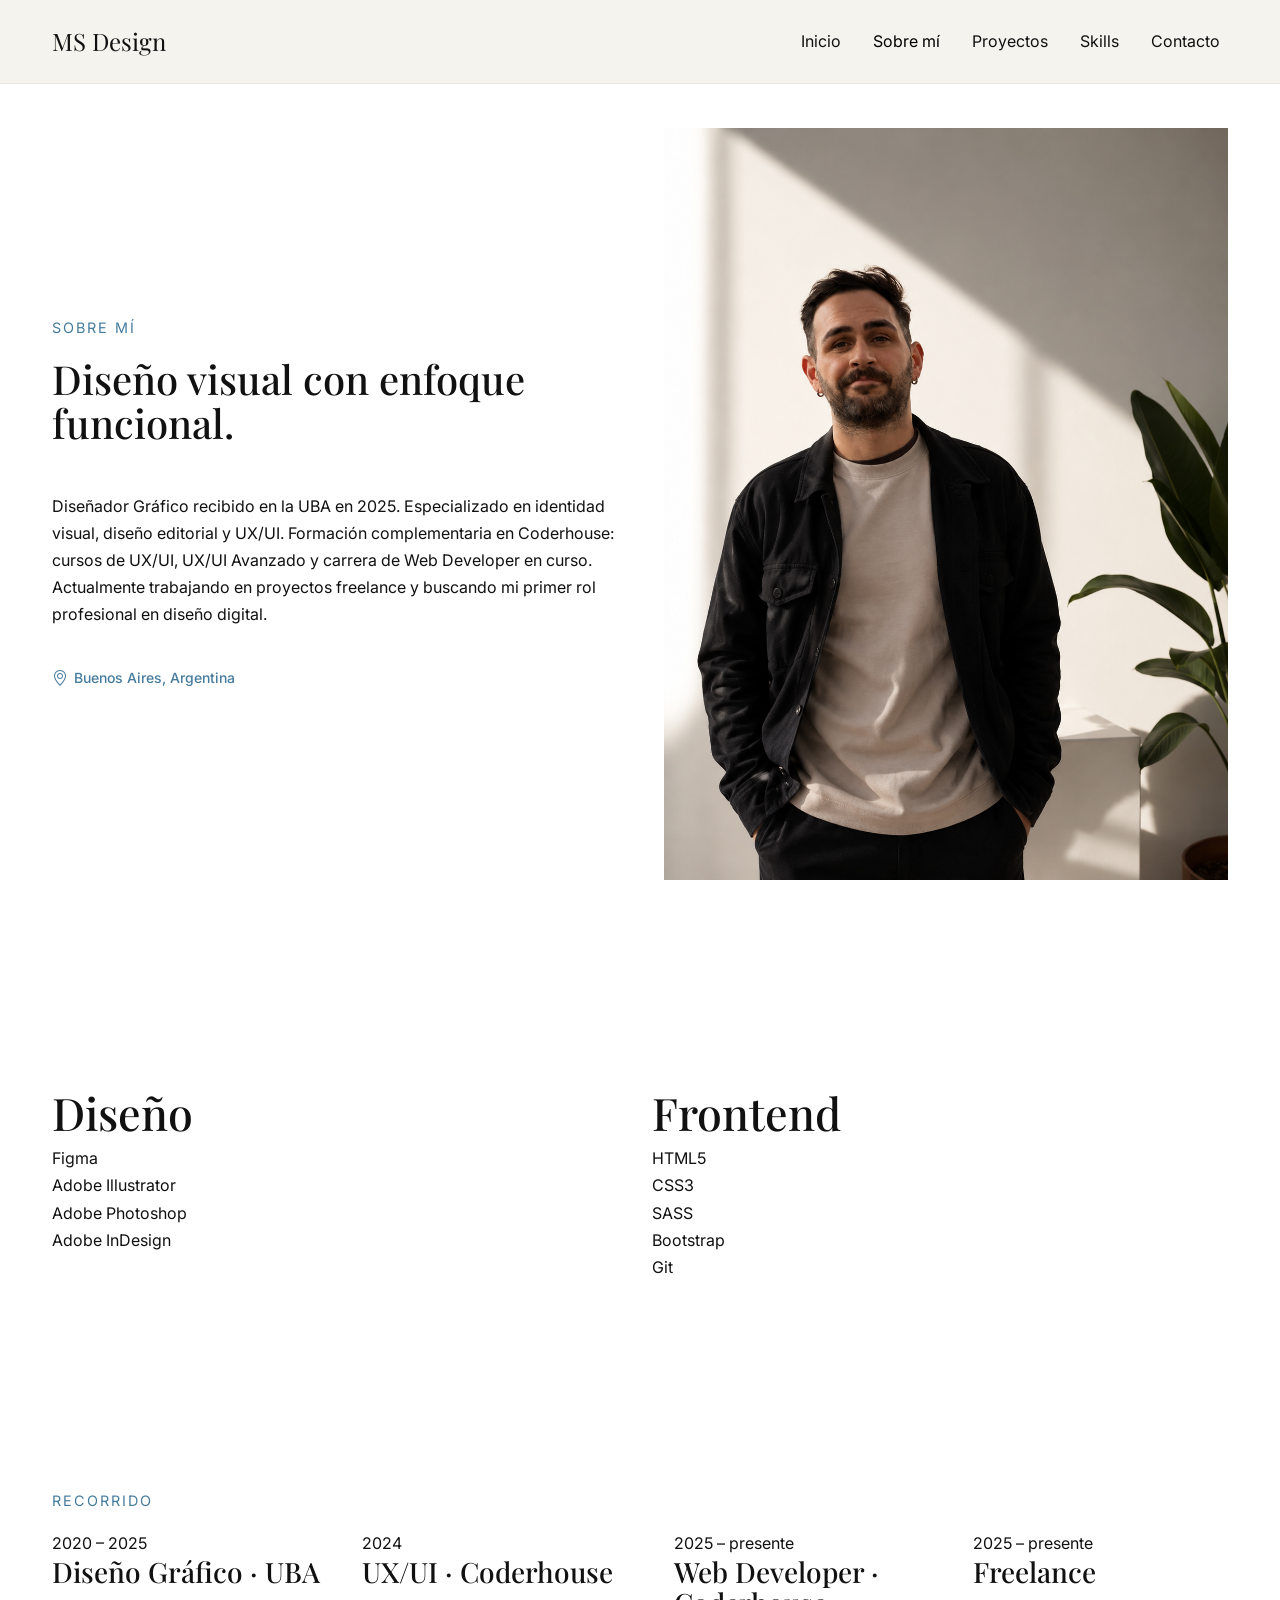
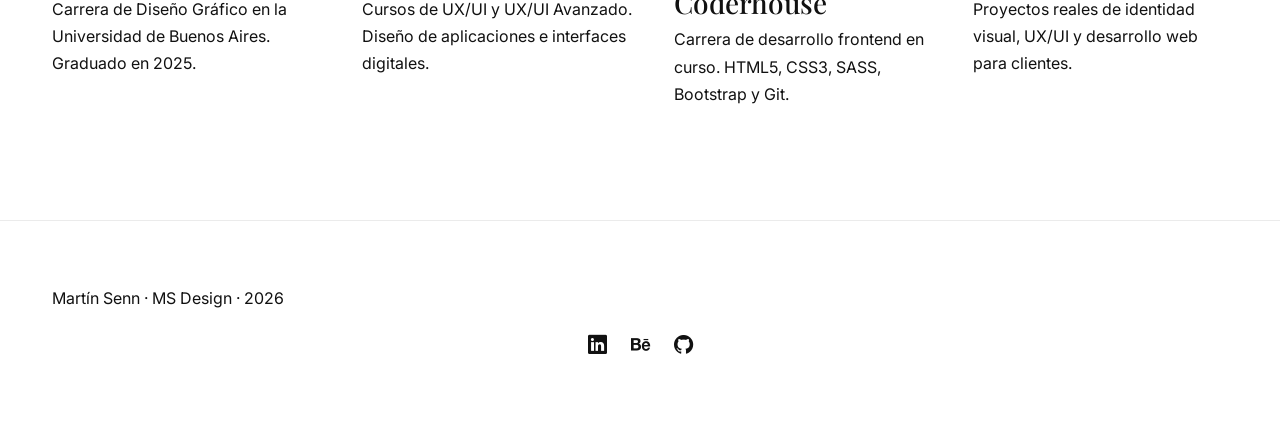
==== commit 8d4d6d72: "Actualización completa de contenido y deploy a GitHub Pages - Hero, proyectos, about, skills y conta" ====
--- a/MS-Design/pages/about.html
+++ b/MS-Design/pages/about.html
@@ -13,7 +13,7 @@
   <!-- SEO -->
   <meta
     name="description"
-    content="Sobre MS Design y enfoque en diseño gráfico y frontend."
+    content="Martín Senn — Diseñador Gráfico UBA, UX/UI Designer y desarrollador frontend. Buenos Aires, Argentina."
   >
 
   <meta
@@ -188,12 +188,16 @@
               </h1>
 
               <p class="about-text">
-                Diseñador gráfico enfocado en identidad visual,
-                diseño editorial y piezas digitales.
-
-                Actualmente explorando herramientas
-                de desarrollo frontend para ampliar
-                mis posibilidades creativas y técnicas.
+                Diseñador Gráfico recibido en la UBA en 2025. Especializado
+                en identidad visual, diseño editorial y UX/UI. Formación
+                complementaria en Coderhouse: cursos de UX/UI, UX/UI Avanzado
+                y carrera de Web Developer en curso. Actualmente trabajando
+                en proyectos freelance y buscando mi primer rol profesional
+                en diseño digital.
+              </p>
+
+              <p class="about-location">
+                <i class="bi bi-geo-alt"></i> Buenos Aires, Argentina
               </p>
 
             </article>
@@ -240,10 +244,10 @@
 
               <ul>
 
+                <li>Figma</li>
                 <li>Adobe Illustrator</li>
                 <li>Adobe Photoshop</li>
-                <li>Figma</li>
-                <li>Diseño editorial</li>
+                <li>Adobe InDesign</li>
 
               </ul>
 
@@ -264,6 +268,7 @@
                 <li>CSS3</li>
                 <li>SASS</li>
                 <li>Bootstrap</li>
+                <li>Git</li>
 
               </ul>
 
@@ -290,13 +295,13 @@
 
           <article class="timeline-item">
 
-            <span>2023</span>
-
-            <h3>Primeros proyectos</h3>
+            <span>2020 – 2025</span>
+
+            <h3>Diseño Gráfico · UBA</h3>
 
             <p>
-              Desarrollo de piezas gráficas
-              e identidad visual.
+              Carrera de Diseño Gráfico en la Universidad
+              de Buenos Aires. Graduado en 2025.
             </p>
 
           </article>
@@ -305,24 +310,37 @@
 
             <span>2024</span>
 
-            <h3>Diseño editorial</h3>
+            <h3>UX/UI · Coderhouse</h3>
 
             <p>
-              Exploración de composición,
-              sistemas visuales y branding.
+              Cursos de UX/UI y UX/UI Avanzado.
+              Diseño de aplicaciones e interfaces digitales.
             </p>
 
           </article>
 
           <article class="timeline-item">
 
-            <span>2025</span>
-
-            <h3>Frontend</h3>
+            <span>2025 – presente</span>
+
+            <h3>Web Developer · Coderhouse</h3>
 
             <p>
-              Incorporación de HTML, CSS,
-              Bootstrap y responsive design.
+              Carrera de desarrollo frontend en curso.
+              HTML5, CSS3, SASS, Bootstrap y Git.
+            </p>
+
+          </article>
+
+          <article class="timeline-item">
+
+            <span>2025 – presente</span>
+
+            <h3>Freelance</h3>
+
+            <p>
+              Proyectos reales de identidad visual,
+              UX/UI y desarrollo web para clientes.
             </p>
 
           </article>
@@ -341,28 +359,34 @@
     <div class="container">
 
       <p>
-        MS Design · Portfolio 2026
+        Martín Senn · MS Design · 2026
       </p>
 
       <div class="social-links">
 
         <a
-          href="https://instagram.com/"
-          aria-label="Instagram"
-        >
-          <i class="bi bi-instagram"></i>
+          href="https://www.linkedin.com/in/gustavo-martin-senn-642444127/"
+          aria-label="LinkedIn"
+          target="_blank"
+          rel="noopener noreferrer"
+        >
+          <i class="bi bi-linkedin"></i>
         </a>
 
         <a
-          href="https://behance.net/"
+          href="https://www.behance.net/martinsenn2"
           aria-label="Behance"
+          target="_blank"
+          rel="noopener noreferrer"
         >
           <i class="bi bi-behance"></i>
         </a>
 
         <a
-          href="https://github.com/"
+          href="https://github.com/MartinSennDesign"
           aria-label="GitHub"
+          target="_blank"
+          rel="noopener noreferrer"
         >
           <i class="bi bi-github"></i>
         </a>
--- a/MS-Design/assets/scss/style.css
+++ b/MS-Design/assets/scss/style.css
@@ -1,3 +1,10 @@
+.project-card {
+  border: 1px solid #d9d9d9;
+  border-radius: 18px;
+  background-color: white;
+  padding: 1.5rem;
+}
+
 * {
   margin: 0;
   padding: 0;
@@ -5,56 +12,15 @@
 }
 
 body {
-  background-color: #f5f3ee;
-
-  color: #111111;
-
-  font-family: 'Inter', sans-serif;
-
-  line-height: 1.6;
-
-  overflow-x: hidden;
-}
-
-main {
-  overflow: hidden;
-}
-
-section {
-  padding: 6rem 0;
-}
-
-img {
-  width: 100%;
-
-  display: block;
-}
-
-a {
-  text-decoration: none;
-}
-
-ul {
-  list-style: none;
-
-  padding-left: 0;
-}
-
-.container {
-  max-width: 1200px;
-
-  padding-left: 1.5rem;
-  padding-right: 1.5rem;
-}
-
-/* tipografía */
+  font-family: "Inter", sans-serif;
+  line-height: 1.7;
+}
 
 h1,
 h2,
 h3,
 h4 {
-  font-family: 'Playfair Display', serif;
-
+  font-family: "Playfair Display", serif;
   line-height: 1.1;
 }
 
@@ -66,705 +32,377 @@
   font-size: 2.8rem;
 }
 
-.section-label {
-  margin-bottom: 1rem;
-
-  font-size: 0.9rem;
-
-  letter-spacing: 2px;
-
-  text-transform: uppercase;
-
-  color: #457b9d;
-}
-
-.section-title {
-  max-width: 700px;
-
-  margin-bottom: 3rem;
-
-  letter-spacing: -1px;
-}
-
-/* navbar */
-
-.custom-navbar {
-  background-color: rgba(245, 243, 238, 0.95);
-
-  backdrop-filter: blur(10px);
-
-  padding: 1rem 0;
-
-  border-bottom: 1px solid rgba(0, 0, 0, 0.05);
-}
-
-.logo {
-  font-family: 'Playfair Display', serif;
-
-  font-size: 1.5rem;
-
-  color: #111111;
-}
-
-.nav-link {
-  margin-left: 1rem;
-
-  color: #111111;
-
-  transition: color 0.3s ease;
-}
-
-.nav-link:hover {
-  color: #1d3557;
-}
-
-.nav-link.active {
-  position: relative;
-
-  color: #1d3557;
-}
-
-.nav-link.active::after {
-  content: "";
-
-  position: absolute;
-
-  left: 0;
-  bottom: -6px;
-
-  width: 100%;
-  height: 2px;
-
-  background-color: #457b9d;
-}
-
-.navbar-toggler {
-  border: none;
-
-  font-size: 1.5rem;
-
-  color: #111111;
-}
-
-.navbar-toggler:focus {
-  box-shadow: none;
-}
-
-/* hero */
-
-.hero-section {
-  min-height: 100vh;
-
-  display: flex;
-  align-items: center;
-
-  padding-top: 8rem;
-
-  text-align: left;
-}
-
-.hero-section .row {
-  align-items: center;
-}
-
-.hero-title {
-  max-width: 700px;
-
-  margin-bottom: 2rem;
-}
-
-.hero-text {
-  max-width: 520px;
-
-  margin-bottom: 2.5rem;
-
+p {
   font-size: 1rem;
 }
 
-.hero-image-container {
-  position: relative;
-}
-
-.hero-image {
-  min-height: 550px;
-
-  border-radius: 28px;
-
-  object-fit: cover;
-
-  border: 1px solid rgba(0, 0, 0, 0.08);
-}
-
-/* botones */
-
-.primary-btn {
-  display: inline-flex;
-
-  align-items: center;
-  justify-content: center;
-
-  padding: 1rem 2rem;
-
-  border-radius: 999px;
-
-  background-color: #1d3557;
-
-  color: white;
-
-  font-weight: 500;
-
-  transition:
-    background-color 0.3s ease,
-    transform 0.3s ease;
-}
-
-.primary-btn:hover {
-  background-color: #457b9d;
-
-  transform: translateY(-2px);
-
-  color: white;
-}
-
-/* proyectos */
-
-.projects-preview {
-  background-color: white;
-}
-
-.project-card {
-  height: 100%;
-
-  padding: 1.5rem;
-
-  border-radius: 18px;
-
-  border: 1px solid #d9d9d9;
-
-  background-color: white;
-
-  overflow: hidden;
-
-  transition:
-    transform 0.3s ease,
-    box-shadow 0.3s ease;
-}
-
-.project-card:hover {
-  transform: translateY(-10px);
-
-  box-shadow: 0 25px 50px rgba(0, 0, 0, 0.08);
-}
-
-.project-card img {
-  aspect-ratio: 4 / 5;
-
-  margin-bottom: 1.5rem;
-
-  border-radius: 18px;
-
-  object-fit: cover;
-
-  transition: transform 0.5s ease;
-}
-
-.project-card:hover img {
-  transform: scale(1.03);
-}
-
-.project-card h3 {
-  margin-bottom: 1rem;
-}
-
-.project-card::after {
-  content: "";
-
-  display: block;
-
-  width: 40px;
-  height: 2px;
-
-  margin-top: 1.5rem;
-
-  background-color: #457b9d;
-}
-
-/* skills */
-
-.skills-preview article {
-  height: 100%;
-
-  padding: 2rem;
-
-  border-radius: 24px;
-
-  background-color: white;
-
-  border: 1px solid rgba(0, 0, 0, 0.08);
-}
-
-.skills-preview h2 {
-  margin-bottom: 2rem;
-}
-
-.skills-preview li {
-  margin-bottom: 1rem;
-}
-
-/* contacto */
-
-.contact-preview {
-  padding: 8rem 0;
-
-  display: flex;
-  justify-content: center;
-}
-
-.contact-preview article {
-  max-width: 700px;
-
-  margin: 0 auto;
-
-  text-align: center;
-}
-
-.contact-preview .section-title {
-  margin-left: auto;
-  margin-right: auto;
-}
-
-.contact-preview .primary-btn {
-  margin-top: 2rem;
-}
-
-/* footer */
-
-.footer {
-  margin-top: 6rem;
-
-  padding: 5rem 0;
-
-  background-color: white;
-
-  border-top: 1px solid rgba(0, 0, 0, 0.08);
-}
-
-.footer p {
-  margin-bottom: 1rem;
-
-  letter-spacing: 0.5px;
-}
-
-.social-links {
-  display: flex;
-
-  justify-content: center;
-
-  gap: 2rem;
-
-  margin-top: 1.5rem;
-}
-
-.social-links a {
-  color: #111111;
-
-  font-size: 1.3rem;
-
-  transition:
-    color 0.3s ease,
-    transform 0.3s ease;
-}
-
-.social-links a:hover {
-  color: #457b9d;
-
-  transform: translateY(-3px);
-}
-
-/* responsive */
-
-@media (max-width: 992px) {
-
-  section {
-    padding: 4rem 0;
-  }
-
+@media (max-width: 768px) {
   h1 {
     font-size: 2.8rem;
   }
-
   h2 {
     font-size: 2rem;
   }
-
-  .navbar-collapse {
-    margin-top: 1rem;
-
-    padding: 2rem;
-
-    border-radius: 20px;
-
-    background-color: #f5f3ee;
+}
+body {
+  background-color: #f5f3ee hotpink;
+  color: #111111;
+  font-family: "Inter", sans-serif;
+  overflow-x: hidden;
+}
+
+main {
+  overflow: hidden;
+}
+
+section {
+  padding: 6rem 0;
+}
+
+img {
+  width: 100%;
+  display: block;
+}
+
+a {
+  text-decoration: none;
+}
+
+ul {
+  list-style: none;
+  padding-left: 0;
+}
+
+.container {
+  max-width: 1200px;
+}
+
+.section-label {
+  font-size: 0.9rem;
+  text-transform: uppercase;
+  letter-spacing: 2px;
+  color: #457b9d;
+  margin-bottom: 1rem;
+}
+
+.section-title {
+  font-size: 2.5rem;
+  font-family: "Playfair Display", serif;
+  margin-bottom: 3rem;
+  max-width: 700px;
+}
+
+.primary-btn {
+  display: inline-flex;
+  align-items: center;
+  justify-content: center;
+  padding: 1rem 2rem;
+  background-color: #1d3557;
+  color: white;
+  border-radius: 999px;
+  transition: 0.3s ease;
+  font-weight: 500;
+}
+.primary-btn:hover {
+  background-color: #457b9d;
+  transform: translateY(-2px);
+}
+
+.project-card {
+  transition: 0.3s ease;
+  height: 100%;
+  overflow: hidden;
+  background-color: white;
+}
+.project-card:hover {
+  transform: translateY(-8px);
+  box-shadow: 0 20px 40px rgba(0, 0, 0, 0.08);
+}
+.project-card img {
+  border-radius: 18px;
+  aspect-ratio: 4/5;
+  object-fit: cover;
+}
+.project-card h3 {
+  margin-top: 1.5rem;
+  margin-bottom: 1rem;
+  font-size: 1.5rem;
+}
+.project-card p {
+  color: rgba(0, 0, 0, 0.7);
+}
+
+.custom-navbar {
+  background-color: rgba(245, 243, 238, 0.95);
+  backdrop-filter: blur(10px);
+  padding: 1rem 0;
+  border-bottom: 1px solid rgba(0, 0, 0, 0.05);
+}
+
+.logo {
+  font-family: "Playfair Display", serif;
+  font-size: 1.5rem;
+  color: #111111;
+}
+
+.nav-link {
+  color: #111111;
+  margin-left: 1rem;
+  transition: 0.3s ease;
+  position: relative;
+}
+
+.nav-link:hover {
+  color: #1d3557;
+}
+
+.navbar-toggler {
+  border: none;
+}
+
+.navbar-toggler:focus {
+  box-shadow: none;
+}
+
+input,
+textarea {
+  width: 100%;
+  padding: 1rem;
+  border: 1px solid #d9d9d9;
+  border-radius: 12px;
+}
+
+.timeline {
+  display: flex;
+  gap: 2rem;
+}
+
+header {
+  width: 100%;
+}
+
+.footer {
+  padding: 4rem 0;
+  border-top: 1px solid rgba(0, 0, 0, 0.08);
+  background-color: white;
+}
+
+.footer p {
+  margin-bottom: 1rem;
+}
+
+.grid-layout {
+  display: grid;
+}
+
+.section-heading {
+  margin-bottom: 4rem;
+}
+
+.hero-section {
+  min-height: 100vh;
+  display: flex;
+  align-items: center;
+  padding-top: 8rem;
+}
+
+.hero-label {
+  font-size: 0.9rem;
+  text-transform: uppercase;
+  letter-spacing: 2px;
+  color: #457b9d;
+  margin-bottom: 1.5rem;
+}
+
+.hero-title {
+  max-width: 650px;
+  margin-bottom: 2rem;
+}
+
+.hero-text {
+  max-width: 550px;
+  margin-bottom: 2.5rem;
+  font-size: 1.05rem;
+}
+
+.hero-image-container {
+  position: relative;
+}
+
+.hero-image {
+  border-radius: 28px;
+  object-fit: cover;
+  min-height: 500px;
+  border: 1px solid rgba(0, 0, 0, 0.08);
+}
+
+.projects-preview {
+  background-color: white;
+}
+
+.project-card img {
+  border-radius: 18px;
+  margin-bottom: 1.5rem;
+}
+
+.project-card h3 {
+  margin-bottom: 1rem;
+}
+
+.skills-preview article {
+  background-color: white;
+  padding: 2rem;
+  border-radius: 24px;
+  border: 1px solid rgba(0, 0, 0, 0.08);
+  height: 100%;
+}
+
+.skills-preview h2 {
+  margin-bottom: 2rem;
+}
+
+.skills-preview li {
+  margin-bottom: 1rem;
+}
+
+.contact-preview {
+  text-align: center;
+}
+.contact-preview article {
+  max-width: 600px;
+  margin: 0 auto;
+}
+
+.social-links {
+  display: flex;
+  justify-content: center;
+  gap: 1.5rem;
+  margin-top: 1rem;
+}
+
+.social-links a {
+  color: #111111;
+  font-size: 1.2rem;
+  transition: 0.3s ease;
+}
+
+.social-links a:hover {
+  color: #1d3557;
+}
+
+@media (max-width: 992px) {
+  .hero-section {
+    text-align: center;
+    padding-top: 10rem;
   }
-
-  .nav-link {
-    margin-left: 0;
-
-    margin-bottom: 1rem;
-
-    font-size: 1.1rem;
-  }
-
-  .hero-section {
-    padding-top: 10rem;
-
-    text-align: center;
-  }
-
-  .hero-title {
-    font-size: 2.4rem;
-  }
-
   .hero-title,
   .hero-text {
     margin-left: auto;
     margin-right: auto;
   }
-
   .hero-image-container {
     margin-top: 4rem;
   }
-
-  .hero-image {
-    min-height: auto;
-  }
-
-  .project-card {
-    padding: 1rem;
-  }
-
-  .project-card h3 {
-    font-size: 1.4rem;
-  }
-
-}
-
-/* about */
+}
+.hero-shape {
+  position: absolute;
+  width: 220px;
+  height: 220px;
+  background-color: rgba(69, 123, 157, 0.12);
+  border-radius: 50%;
+  top: -40px;
+  right: -40px;
+  z-index: -1;
+}
 
 .about-section {
-  padding-top: 10rem;
-}
-
-.about-text {
-  max-width: 550px;
-}
-
-.about-image {
-  min-height: 600px;
-
-  border-radius: 28px;
-
+  padding-top: 8rem;
+}
+
+.about-location {
+  display: inline-flex;
+  align-items: center;
+  gap: 0.4rem;
+  margin-top: 1.25rem;
+  font-family: "Inter", sans-serif;
+  font-size: 0.875rem;
+  font-weight: 500;
+  color: #457b9d;
+}
+.about-location i {
+  font-size: 1rem;
+}
+
+.projects-section {
+  padding-top: 8rem;
+}
+
+.projects-page {
+  padding-top: 8rem;
+  padding-bottom: 6rem;
+}
+
+.projects-heading {
+  margin-bottom: 4rem;
+}
+
+.case-studies {
+  display: flex;
+  flex-direction: column;
+  gap: 6rem;
+}
+
+.case-study-img {
+  border-radius: 4px;
+  width: 100%;
   object-fit: cover;
-
-  border: 1px solid rgba(0, 0, 0, 0.08);
-}
-
-.about-card {
-  height: 100%;
-
-  padding: 2rem;
-
-  border-radius: 24px;
-
-  background-color: white;
-
-  border: 1px solid rgba(0, 0, 0, 0.08);
-}
-
-.about-card h2 {
-  margin-bottom: 2rem;
-}
-
-.about-card li {
-  margin-bottom: 1rem;
-}
-
-.timeline-section {
-  background-color: white;
-}
-
-.timeline {
-  display: grid;
-
-  grid-template-columns: repeat(3, 1fr);
-
-  gap: 2rem;
-
-  margin-top: 3rem;
-}
-
-.timeline-item {
-  padding-top: 2rem;
-
-  border-top: 2px solid #457b9d;
-}
-
-.timeline-item span {
-  font-size: 0.9rem;
-
-  letter-spacing: 2px;
-
+}
+.case-study-title {
+  font-family: "Playfair Display", serif;
+  font-size: 2rem;
+  font-weight: 700;
+  color: #1d3557;
+  margin: 0.75rem 0 1.5rem;
+}
+.case-study-block {
+  margin-bottom: 1.25rem;
+}
+.case-study-block h3 {
+  font-family: "Inter", sans-serif;
+  font-size: 0.75rem;
+  font-weight: 600;
   text-transform: uppercase;
-
+  letter-spacing: 0.1em;
   color: #457b9d;
-}
-
-.timeline-item h3 {
-  margin: 1rem 0;
-}
-
-@media (max-width: 992px) {
-
-  .about-section {
-    text-align: center;
-  }
-
-  .about-text {
-    margin-left: auto;
-    margin-right: auto;
-  }
-
-  .about-image {
-    min-height: auto;
-  }
-
-  .timeline {
-    grid-template-columns: 1fr;
-  }
-
-}
-
-/* projects page */
-
-.projects-page {
-  padding-top: 10rem;
-}
-
-.projects-heading {
-  margin-bottom: 5rem;
-}
-
-.large-card {
-  padding: 1.5rem;
-
-  overflow: hidden;
-}
-
-.large-card img {
-  aspect-ratio: 16 / 11;
-
-  border-radius: 24px;
-
-  object-fit: cover;
-}
-
-.project-content {
-  padding-top: 2rem;
-}
-
-.project-tag {
-  display: inline-block;
-
-  margin-bottom: 1rem;
-
-  padding: 0.5rem 1rem;
-
-  border-radius: 999px;
-
-  background-color: rgba(69, 123, 157, 0.12);
-
+  margin-bottom: 0.4rem;
+}
+.case-study-block p {
+  font-size: 0.95rem;
+  line-height: 1.7;
+  color: #111111;
+  margin: 0;
+}
+.case-study-tools {
+  display: flex;
+  flex-wrap: wrap;
+  gap: 0.5rem;
+  margin-top: 1.5rem;
+}
+.case-study-tools span {
+  font-family: "Inter", sans-serif;
+  font-size: 0.75rem;
+  font-weight: 500;
   color: #1d3557;
-
-  font-size: 0.85rem;
-
-  letter-spacing: 1px;
-
-  text-transform: uppercase;
-}
-
-.large-card h2 {
-  margin-bottom: 1rem;
-
-  font-size: 2rem;
-}
-
-.large-card p {
-  max-width: 500px;
-}
-
-.large-card:hover img {
-  transform: scale(1.04);
-}
-
-@media (max-width: 992px) {
-
-  .projects-heading {
-    text-align: center;
-  }
-
-  .large-card h2 {
-    font-size: 1.6rem;
-  }
-
-}
-
-/* skills page */
-
-.skills-page {
-  padding-top: 10rem;
-}
-
-.skills-heading {
-  margin-bottom: 5rem;
-}
-
-.skill-card {
-  height: 100%;
-
-  padding: 2rem;
-
-  border-radius: 24px;
-
-  background-color: white;
-
-  border: 1px solid rgba(0, 0, 0, 0.08);
-
-  transition:
-    transform 0.3s ease,
-    box-shadow 0.3s ease;
-}
-
-.skill-card:hover {
-  transform: translateY(-8px);
-
-  box-shadow: 0 20px 40px rgba(0, 0, 0, 0.06);
-}
-
-.skill-card i {
-  margin-bottom: 2rem;
-
-  font-size: 2rem;
-
-  color: #457b9d;
-}
-
-.skill-card h2 {
-  margin-bottom: 1rem;
-
-  font-size: 1.6rem;
-}
-
-.process-section {
-  background-color: white;
-}
-
-.process-grid {
-  display: grid;
-
-  grid-template-columns: repeat(4, 1fr);
-
-  gap: 2rem;
-
-  margin-top: 3rem;
-}
-
-.process-item {
-  padding-top: 2rem;
-
-  border-top: 2px solid #457b9d;
-}
-
-.process-item span {
-  font-size: 0.9rem;
-
-  letter-spacing: 2px;
-
-  color: #457b9d;
-}
-
-.process-item h3 {
-  margin: 1rem 0;
-}
-
-@media (max-width: 992px) {
-
-  .skills-heading {
-    text-align: center;
-  }
-
-  .process-grid {
-    grid-template-columns: 1fr;
-  }
-
-}
-
-/* contact page */
-
-.contact-page {
-  padding-top: 10rem;
-}
-
-.contact-text {
-  max-width: 450px;
-}
-
-.contact-form {
-  padding: 3rem;
-
-  border-radius: 28px;
-
-  background-color: white;
-
-  border: 1px solid rgba(0, 0, 0, 0.08);
-}
-
-.form-label {
-  margin-bottom: 1rem;
-
-  font-weight: 500;
-}
-
-.form-control {
-  padding: 1rem;
-
-  border-radius: 16px;
-
-  border: 1px solid rgba(0, 0, 0, 0.1);
-}
-
-.form-control:focus {
-  border-color: #457b9d;
-
-  box-shadow: none;
-}
-
-textarea {
-  resize: none;
-}
-
-@media (max-width: 992px) {
-
-  .contact-page {
-    text-align: center;
-  }
-
-  .contact-text {
-    margin-left: auto;
-    margin-right: auto;
-  }
-
-  .contact-form {
-    padding: 2rem;
-  }
-
-}+  border: 1px solid #1d3557;
+  border-radius: 2px;
+  padding: 0.25rem 0.65rem;
+  letter-spacing: 0.05em;
+}
+
+.skills-section {
+  padding-top: 8rem;
+}
+
+.contact-section {
+  padding-top: 8rem;
+}
